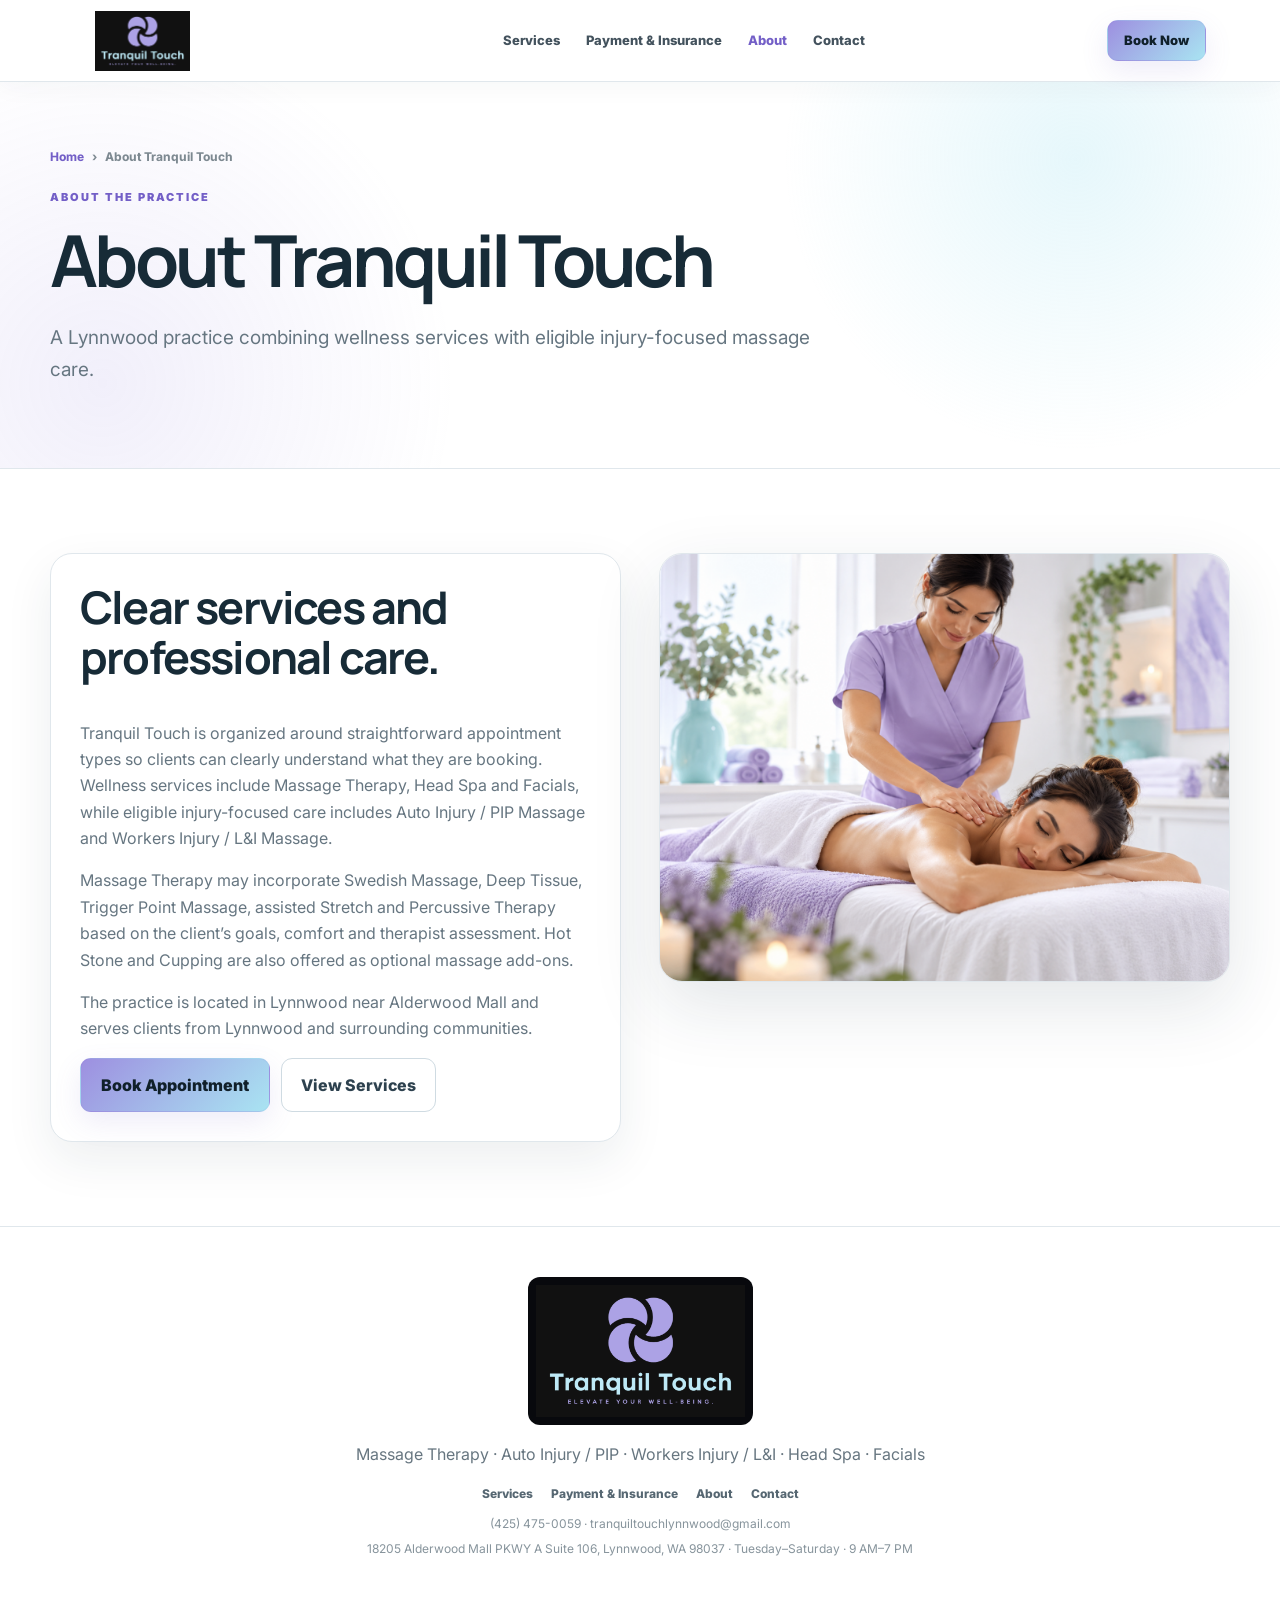
==== about.html @ e19d183b "Add files via upload" ====
<!doctype html>
<html lang="en">
<head>
<meta charset="utf-8">
<meta name="viewport" content="width=device-width,initial-scale=1,viewport-fit=cover">
<title>About Tranquil Touch Massage | Lynnwood, WA</title>
<meta name="description" content="Learn about Tranquil Touch Massage in Lynnwood, offering Massage Therapy, Head Spa, Facials, injury-focused massage and multiple massage techniques.">
<meta name="robots" content="index,follow,max-image-preview:large,max-snippet:-1">
<meta name="theme-color" content="#ffffff">
<link rel="canonical" href="https://tranquiltouchlynnwood.com/about.html">
<link rel="icon" href="favicon.png">
<link rel="preconnect" href="https://fonts.googleapis.com">
<link rel="preconnect" href="https://fonts.gstatic.com" crossorigin>
<link href="https://fonts.googleapis.com/css2?family=Inter:wght@400;500;600;700;800&family=Manrope:wght@600;700;800&display=swap" rel="stylesheet">
<link rel="stylesheet" href="styles.css">
<meta property="og:type" content="website">
<meta property="og:site_name" content="Tranquil Touch Massage">
<meta property="og:title" content="About Tranquil Touch Massage | Lynnwood, WA">
<meta property="og:description" content="Learn about Tranquil Touch Massage in Lynnwood, offering Massage Therapy, Head Spa, Facials, injury-focused massage and multiple massage techniques.">
<meta property="og:url" content="https://tranquiltouchlynnwood.com/about.html">
<meta property="og:image" content="https://tranquiltouchlynnwood.com/massage-therapy-lynnwood.png">
<meta name="twitter:card" content="summary_large_image">
<meta name="twitter:title" content="About Tranquil Touch Massage | Lynnwood, WA">
<meta name="twitter:description" content="Learn about Tranquil Touch Massage in Lynnwood, offering Massage Therapy, Head Spa, Facials, injury-focused massage and multiple massage techniques.">
<meta name="twitter:image" content="https://tranquiltouchlynnwood.com/massage-therapy-lynnwood.png">
<script type="application/ld+json">
{
  "@context": "https://schema.org",
  "@type": "BreadcrumbList",
  "itemListElement": [
    {
      "@type": "ListItem",
      "position": 1,
      "name": "Home",
      "item": "https://tranquiltouchlynnwood.com/"
    },
    {
      "@type": "ListItem",
      "position": 2,
      "name": "About",
      "item": "https://tranquiltouchlynnwood.com/about.html"
    }
  ]
}
</script>
</head>
<body>
<a class="skip-link" href="#main">Skip to content</a>
<header class="site-header">
  <a class="brand" href="index.html" aria-label="Tranquil Touch Massage home">
    <img src="tranquil-touch-massage-lynnwood-logo.png" width="768" height="484" alt="Tranquil Touch Massage logo">
  </a>
  <nav class="desktop-nav" aria-label="Main navigation"><a href="services.html">Services</a><a href="payment-insurance.html">Payment & Insurance</a><a href="about.html" aria-current="page">About</a><a href="contact.html">Contact</a></nav>
  <a class="button button-small header-book" href="https://tranquiltouchmassagec2z9.setmore.com/" target="_blank" rel="noopener">Book Now</a>
  <button class="menu" type="button" aria-label="Open navigation menu" aria-expanded="false"><span></span><span></span><span></span></button>
  <nav class="mobile-nav" aria-label="Mobile navigation"><a href="services.html">Services</a><a href="payment-insurance.html">Payment & Insurance</a><a href="about.html" aria-current="page">About</a><a href="contact.html">Contact</a><a class="mobile-nav-book" href="https://tranquiltouchmassagec2z9.setmore.com/" target="_blank" rel="noopener">Book Now</a></nav>
</header>
<main id="main">
<section class="page-hero">
  <div class="container reveal">
    <nav class="breadcrumbs" aria-label="Breadcrumb"><a href="index.html">Home</a><span>›</span><span>About Tranquil Touch</span></nav>
    <p class="eyebrow">ABOUT THE PRACTICE</p>
    <h1>About Tranquil Touch</h1>
    <p class="page-lead">A Lynnwood practice combining wellness services with eligible injury-focused massage care.</p>
  </div>
</section>

<section class="section"><div class="container about-grid"><div class="about-card reveal"><h2>Clear services and professional care.</h2><p>Tranquil Touch is organized around straightforward appointment types so clients can clearly understand what they are booking. Wellness services include Massage Therapy, Head Spa and Facials, while eligible injury-focused care includes Auto Injury / PIP Massage and Workers Injury / L&amp;I Massage.</p><p>Massage Therapy may incorporate Swedish Massage, Deep Tissue, Trigger Point Massage, assisted Stretch and Percussive Therapy based on the client’s goals, comfort and therapist assessment. Hot Stone and Cupping are also offered as optional massage add-ons.</p><p>The practice is located in Lynnwood near Alderwood Mall and serves clients from Lynnwood and surrounding communities.</p><div class="hero-actions"><a class="button" href="https://tranquiltouchmassagec2z9.setmore.com/" target="_blank" rel="noopener">Book Appointment</a><a class="button-secondary" href="services.html">View Services</a></div></div>
<div class="page-photo reveal"><img src="massage-therapy-lynnwood.png" alt="Massage therapy at Tranquil Touch Massage in Lynnwood" decoding="async" loading="lazy"></div></div></section></main>
<footer class="footer">
  <div class="footer-logo"><img src="tranquil-touch-massage-lynnwood-logo.png" width="768" height="484" alt="Tranquil Touch Massage"></div>
  <p>Massage Therapy · Auto Injury / PIP · Workers Injury / L&amp;I · Head Spa · Facials</p>
  <nav class="footer-links" aria-label="Footer navigation"><a href="services.html">Services</a><a href="payment-insurance.html">Payment & Insurance</a><a href="about.html">About</a><a href="contact.html">Contact</a></nav>
  <p class="footer-fine">(425) 475-0059 · tranquiltouchlynnwood@gmail.com</p>
  <p class="footer-fine">18205 Alderwood Mall PKWY A Suite 106, Lynnwood, WA 98037 · Tuesday–Saturday · 9 AM–7 PM</p>
</footer>
<a class="mobile-book" href="https://tranquiltouchmassagec2z9.setmore.com/" target="_blank" rel="noopener">Book Now</a>
<script src="script.js" defer></script>
</body></html>
---- styles.css ----
:root{
  --bg:#ffffff;
  --surface:#f8f9fc;
  --surface-lav:#f6f2ff;
  --surface-blue:#eef9fc;
  --ink:#17232d;
  --muted:#667681;
  --line:#e0e7ec;
  --lav:#9d8fe0;
  --lav-deep:#735fc7;
  --ice:#a9e4f2;
  --ice-deep:#3f99ad;
  --navy:#172b37;
  --shadow:0 18px 48px rgba(28,50,66,.08);
  --shadow-lg:0 24px 70px rgba(28,50,66,.12);
  --max:1180px;
}
*{box-sizing:border-box}
html{scroll-behavior:smooth;-webkit-text-size-adjust:100%}
body{margin:0;background:var(--bg);color:var(--ink);font-family:Inter,system-ui,-apple-system,BlinkMacSystemFont,"Segoe UI",sans-serif;line-height:1.65;-webkit-font-smoothing:antialiased;overflow-x:hidden}
a{color:inherit;text-decoration:none}
img{display:block;max-width:100%;height:auto}
button{font:inherit}
.container{width:min(var(--max),calc(100% - 40px));margin-inline:auto}
.skip-link{position:absolute;left:-9999px}
.skip-link:focus{left:16px;top:16px;z-index:1000;background:#fff;padding:10px 14px;border-radius:10px;box-shadow:var(--shadow)}

.site-header{
  min-height:82px;position:sticky;top:0;z-index:100;
  display:grid;grid-template-columns:210px 1fr auto auto;align-items:center;gap:24px;
  padding:0 max(20px,calc((100vw - var(--max))/2));
  background:rgba(255,255,255,.96);backdrop-filter:blur(16px);
  border-bottom:1px solid var(--line);box-shadow:0 5px 24px rgba(28,50,66,.04)
}
.brand img{width:185px;height:60px;object-fit:contain;border-radius:9px}
.desktop-nav{display:flex;justify-content:center;gap:26px}
.desktop-nav a{font-size:13px;font-weight:800;color:#43525d}
.desktop-nav a:hover,.desktop-nav a[aria-current="page"]{color:var(--lav-deep)}
.button{
  display:inline-flex;align-items:center;justify-content:center;gap:9px;
  padding:13px 20px;border-radius:11px;
  background:linear-gradient(135deg,var(--lav),var(--ice));
  color:#10202a;font-weight:850;border:1px solid rgba(117,100,201,.08);
  box-shadow:0 10px 28px rgba(117,100,201,.12);transition:.2s
}
.button:hover{transform:translateY(-2px);box-shadow:0 14px 34px rgba(117,100,201,.18)}
.button-small{padding:9px 16px;font-size:13px}
.header-book{justify-self:end}
.button-secondary{
  display:inline-flex;align-items:center;justify-content:center;
  padding:12px 19px;border-radius:11px;border:1px solid #cfdbe2;background:#fff;
  color:#2d414e;font-weight:800
}
.button-secondary:hover{border-color:var(--lav);color:var(--lav-deep)}
.menu{display:none;border:0;background:transparent;padding:8px 4px;cursor:pointer;justify-self:end}
.menu span{display:block;width:27px;height:2px;background:#243845;margin:5px 0;border-radius:3px}
.mobile-nav{display:none}

.hero,.page-hero{
  background:
    radial-gradient(circle at 84% 20%,rgba(169,228,242,.29),transparent 26%),
    radial-gradient(circle at 8% 78%,rgba(157,143,224,.14),transparent 29%),
    #fff;
  border-bottom:1px solid var(--line)
}
.hero{padding:86px 0 90px}
.hero-grid{display:grid;grid-template-columns:minmax(0,1.03fr) minmax(340px,.97fr);gap:6vw;align-items:center}
.eyebrow{margin:0 0 17px;font-size:11px;font-weight:900;letter-spacing:.18em;text-transform:uppercase;color:var(--lav-deep)}
h1,h2,h3{font-family:Manrope,Inter,sans-serif}
.hero h1,.page-hero h1{margin:0;color:var(--navy);letter-spacing:-.05em;line-height:1.04}
.hero h1{font-size:clamp(49px,6vw,84px)}
.hero h1 span{background:linear-gradient(90deg,var(--lav-deep),var(--ice-deep));-webkit-background-clip:text;background-clip:text;color:transparent}
.hero-lead,.page-lead{font-size:clamp(16px,1.7vw,19px);color:var(--muted);max-width:760px;margin:25px 0}
.hero-actions{display:flex;flex-wrap:wrap;gap:11px}
.hero-trust{display:flex;flex-wrap:wrap;gap:10px;margin-top:28px}
.hero-trust span{font-size:12px;font-weight:750;color:#53636d;padding:8px 11px;border:1px solid #dceaf0;border-radius:999px;background:#f8fcfd}

.hero-photo,.page-photo{
  overflow:hidden;background:#fff;border:1px solid var(--line);border-radius:23px;box-shadow:var(--shadow-lg)
}
.hero-photo{padding:12px}
.hero-photo img{width:100%;aspect-ratio:4/3;object-fit:cover;border-radius:16px}
.page-photo img{width:100%;height:auto;object-fit:cover}

.page-hero{padding:65px 0 58px}
.page-hero h1{font-size:clamp(42px,5.6vw,72px);max-width:980px}
.breadcrumbs{display:flex;flex-wrap:wrap;gap:8px;margin-bottom:21px;font-size:12px;font-weight:750;color:#7d8991}
.breadcrumbs a{color:var(--lav-deep)}

.section{padding:84px 0}
.section-soft{background:var(--surface)}
.section-gradient{background:linear-gradient(135deg,#f8f5ff 0%,#eff9fc 100%);border-block:1px solid #e3e9ef}
.section-heading{max-width:860px;margin-bottom:37px}
.section-heading h2{margin:0;color:var(--navy);font-size:clamp(34px,4.3vw,58px);letter-spacing:-.045em;line-height:1.08}
.section-heading p:last-child{color:var(--muted);font-size:16px;max-width:780px}

.home-grid{display:grid;grid-template-columns:repeat(3,minmax(0,1fr));gap:18px}
.home-card{background:#fff;border:1px solid var(--line);border-radius:20px;padding:27px;box-shadow:0 14px 38px rgba(28,50,66,.055);display:flex;flex-direction:column}
.home-card h3{margin:0 0 8px;color:#203440;font-size:21px;letter-spacing:-.025em}
.home-card p{color:var(--muted);font-size:14px;flex:1}
.text-link{font-weight:850;color:var(--lav-deep);font-size:13px}
.text-link:hover{text-decoration:underline}

.service-list{display:grid;gap:24px}
.service-row{
  display:grid;grid-template-columns:minmax(260px,.85fr) minmax(0,1.15fr);
  gap:30px;align-items:center;background:#fff;border:1px solid var(--line);
  border-radius:22px;padding:18px;box-shadow:0 14px 38px rgba(28,50,66,.055)
}
.service-row.reverse{grid-template-columns:minmax(0,1.15fr) minmax(260px,.85fr)}
.service-row.reverse .service-image-wrap{order:2}
.service-row.reverse .service-copy{order:1}
.service-image-wrap{overflow:hidden;border-radius:16px;background:#eef4f7}
.service-image-wrap img{width:100%;aspect-ratio:4/3;object-fit:cover}
.service-copy{padding:8px 10px}
.tag{display:inline-block;margin-bottom:9px;padding:6px 9px;border-radius:999px;background:var(--surface-lav);color:var(--lav-deep);font-size:10px;font-weight:900;letter-spacing:.11em}
.tag.insurance{background:#eaf8fb;color:#2f879b}
.service-copy h2{margin:0 0 12px;color:var(--navy);font-size:clamp(26px,3vw,38px);letter-spacing:-.035em;line-height:1.12}
.service-copy p{color:var(--muted);margin:0 0 15px}
.price{display:flex;justify-content:space-between;gap:16px;align-items:end;border-top:1px solid var(--line);padding-top:15px;margin-top:16px}
.price span{font-size:12px;color:#77858f}
.price strong{font-size:14px;color:var(--navy);text-align:right}

.detail-grid{display:grid;grid-template-columns:minmax(0,1.15fr) minmax(290px,.85fr);gap:50px;align-items:start}
.content h2{margin:32px 0 11px;color:var(--navy);font-size:clamp(27px,3.5vw,42px);letter-spacing:-.035em;line-height:1.1}
.content h2:first-of-type{margin-top:0}
.content h3{margin:25px 0 8px;color:#253945;font-size:21px}
.content p,.content li{color:var(--muted)}
.content ul{padding-left:21px}
.content li{margin:7px 0}
.service-description{
  background:#fff;border:1px solid var(--line);border-radius:17px;padding:21px;margin:16px 0
}
.service-description h3{margin-top:0}
.notice{padding:18px 20px;background:#f3fbfd;border:1px solid #d8edf2;border-radius:14px;color:#5e707a}
.side-card{
  position:sticky;top:104px;padding:27px;
  background:linear-gradient(145deg,var(--surface-lav),var(--surface-blue));
  border:1px solid #dde4ef;border-radius:20px;box-shadow:var(--shadow)
}
.side-card h2{margin:0 0 16px;color:var(--navy);font-size:24px;line-height:1.2}
.side-card dl{margin:0}
.side-card dt{margin-top:17px;font-size:10px;font-weight:900;letter-spacing:.12em;text-transform:uppercase;color:#6c7a84}
.side-card dd{margin:4px 0 0;color:#263a47;font-size:14px;overflow-wrap:anywhere}
.side-card .button{width:100%;margin-top:22px}

.technique-grid{display:grid;grid-template-columns:repeat(2,minmax(0,1fr));gap:15px}
.technique{padding:21px;background:#fff;border:1px solid var(--line);border-radius:17px}
.technique h3{margin:0 0 8px;font-size:19px;color:#253845}
.technique p{margin:0;color:var(--muted);font-size:14px}

.payment-grid,.contact-grid,.about-grid{display:grid;grid-template-columns:minmax(0,1fr) minmax(320px,1fr);gap:38px;align-items:start}
.payment-card,.contact-card,.about-card{background:#fff;border:1px solid var(--line);border-radius:22px;padding:29px;box-shadow:var(--shadow)}
.payment-card h2,.contact-card h2,.about-card h2{margin-top:0;color:var(--navy);font-size:clamp(29px,3.7vw,45px);letter-spacing:-.04em;line-height:1.1}
.payment-card p,.contact-card p,.about-card p{color:var(--muted)}
.payment-methods{display:flex;flex-wrap:wrap;gap:9px}
.payment-methods span{padding:9px 12px;border:1px solid #d6e2e8;border-radius:999px;background:#fff;font-size:12px;font-weight:800;color:#354955}

.contact-list{display:grid;gap:1px;margin-top:24px;background:var(--line);border:1px solid var(--line);border-radius:14px;overflow:hidden}
.contact-list a,.contact-list div{background:#fff;padding:17px}
.contact-list span{display:block;font-size:10px;font-weight:850;letter-spacing:.12em;text-transform:uppercase;color:#80909a}
.contact-list strong{display:block;margin-top:4px;font-size:14px;color:#263a47;overflow-wrap:anywhere}
.map-wrap{position:relative;width:100%;height:clamp(360px,44vw,510px);overflow:hidden;border:1px solid var(--line);border-radius:22px;background:#eef4f7;box-shadow:var(--shadow)}
.map-wrap iframe{position:absolute;inset:0;width:100%;height:100%;border:0;display:block}

.footer{text-align:center;padding:50px 20px 88px;background:#fff;border-top:1px solid var(--line);color:#677680}
.footer-logo{width:225px;margin:0 auto 16px;padding:8px;background:#08090d;border-radius:12px}
.footer-logo img{width:100%}
.footer-links{display:flex;flex-wrap:wrap;justify-content:center;gap:8px 18px;margin:17px auto 10px;max-width:900px}
.footer-links a{font-size:12px;font-weight:800;color:#566772}
.footer-links a:hover{color:var(--lav-deep)}
.footer-fine{font-size:12px;color:#87949c;margin:5px}
.mobile-book{display:none}

.reveal{opacity:1;transform:none}
.js .reveal{opacity:0;transform:translateY(14px);transition:opacity .5s ease,transform .5s ease}
.js .reveal.show{opacity:1;transform:none}

@media(max-width:1040px){
  .site-header{grid-template-columns:190px 1fr auto}
  .desktop-nav,.header-book{display:none}
  .menu{display:block}
  .mobile-nav{display:none;position:absolute;top:82px;left:0;right:0;background:#fff;padding:17px 22px 23px;border-bottom:1px solid var(--line);box-shadow:0 14px 28px rgba(28,50,66,.08);flex-direction:column;gap:5px}
  .site-header.open .mobile-nav{display:flex}
  .mobile-nav a{padding:11px 4px;font-size:14px;font-weight:800;color:#344955}
  .mobile-nav-book{margin-top:7px;text-align:center;border-radius:10px;background:linear-gradient(135deg,var(--lav),var(--ice));color:#12232d!important}
  .hero-grid{grid-template-columns:1fr;gap:38px}
  .hero-photo{max-width:760px}
  .home-grid{grid-template-columns:repeat(2,minmax(0,1fr))}
  .detail-grid,.payment-grid,.contact-grid,.about-grid{grid-template-columns:1fr}
  .side-card{position:static}
}
@media(max-width:720px){
  .container{width:min(var(--max),calc(100% - 32px))}
  .site-header{min-height:72px;padding:0 16px;grid-template-columns:auto 1fr auto}
  .brand img{width:145px;height:50px}
  .mobile-nav{top:72px}
  .hero{padding:55px 0 60px}
  .hero h1{font-size:clamp(41px,13vw,57px)}
  .page-hero{padding:50px 0 44px}
  .page-hero h1{font-size:clamp(37px,12vw,54px)}
  .section{padding:61px 0}
  .home-grid,.technique-grid{grid-template-columns:1fr}
  .service-row,.service-row.reverse{grid-template-columns:1fr;gap:18px}
  .service-row.reverse .service-image-wrap,.service-row.reverse .service-copy{order:initial}
  .service-row{padding:12px}
  .service-copy{padding:8px 7px 12px}
  .map-wrap{height:clamp(310px,88vw,395px);border-radius:17px}
  .mobile-book{display:block;position:fixed;left:14px;right:14px;bottom:max(12px,env(safe-area-inset-bottom));z-index:120;padding:14px;text-align:center;border-radius:11px;background:linear-gradient(135deg,var(--lav),var(--ice));color:#10212b;font-weight:900;box-shadow:0 12px 30px rgba(28,50,66,.2)}
  .footer{padding-bottom:100px}
}
@media(max-width:430px){
  .container{width:calc(100% - 26px)}
  .hero h1{font-size:clamp(38px,12.5vw,50px)}
  .section-heading h2{font-size:clamp(30px,10vw,42px)}
  .button,.button-secondary{width:100%}
  .hero-actions{display:grid}
}
@media(prefers-reduced-motion:reduce){
  html{scroll-behavior:auto}
  .js .reveal{opacity:1;transform:none;transition:none}
}
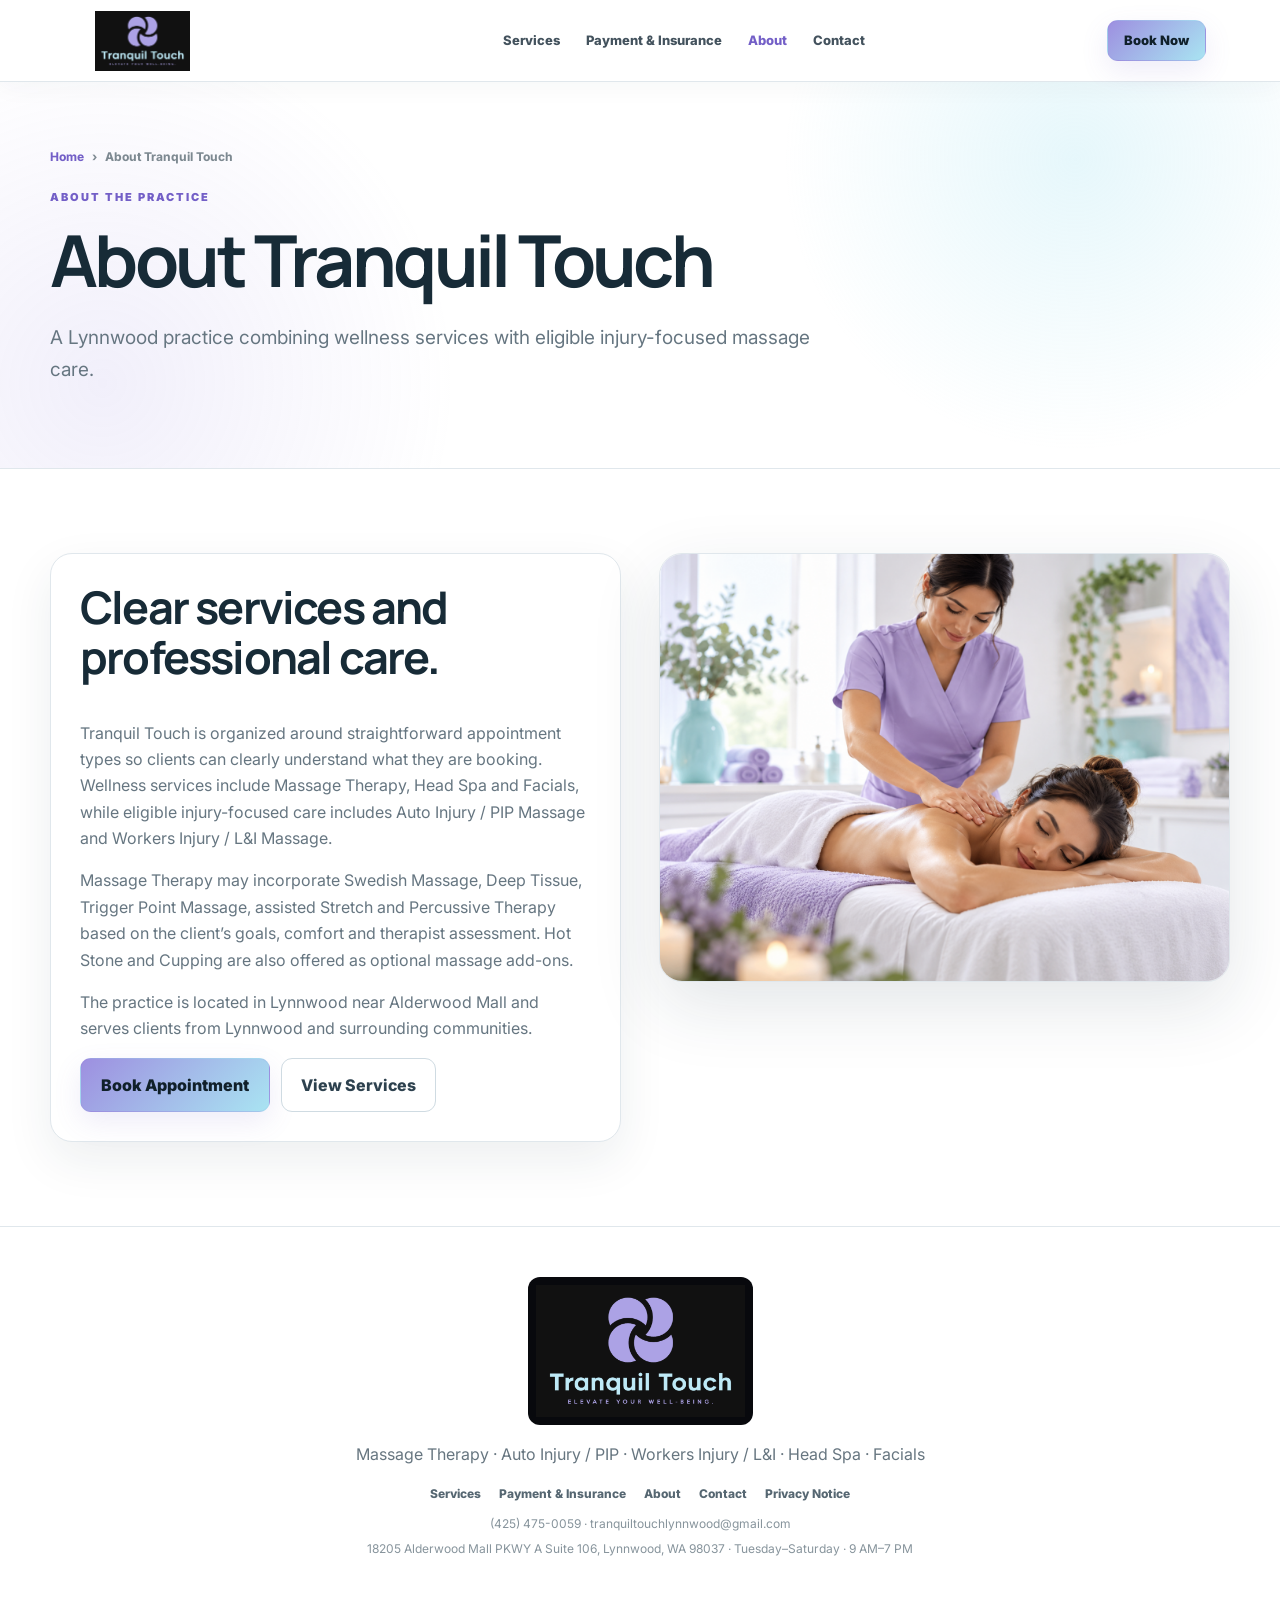
==== commit fde6151d: "Update about.html added privacy link to footer." ====
--- a/about.html
+++ b/about.html
@@ -70,10 +70,10 @@
 <footer class="footer">
   <div class="footer-logo"><img src="tranquil-touch-massage-lynnwood-logo.png" width="768" height="484" alt="Tranquil Touch Massage"></div>
   <p>Massage Therapy · Auto Injury / PIP · Workers Injury / L&amp;I · Head Spa · Facials</p>
-  <nav class="footer-links" aria-label="Footer navigation"><a href="services.html">Services</a><a href="payment-insurance.html">Payment & Insurance</a><a href="about.html">About</a><a href="contact.html">Contact</a></nav>
+  <nav class="footer-links" aria-label="Footer navigation"><a href="services.html">Services</a><a href="payment-insurance.html">Payment & Insurance</a><a href="about.html">About</a><a href="contact.html">Contact</a><a href="privacy.html">Privacy Notice</a></nav>
   <p class="footer-fine">(425) 475-0059 · tranquiltouchlynnwood@gmail.com</p>
   <p class="footer-fine">18205 Alderwood Mall PKWY A Suite 106, Lynnwood, WA 98037 · Tuesday–Saturday · 9 AM–7 PM</p>
 </footer>
 <a class="mobile-book" href="https://tranquiltouchmassagec2z9.setmore.com/" target="_blank" rel="noopener">Book Now</a>
 <script src="script.js" defer></script>
-</body></html>+</body></html>
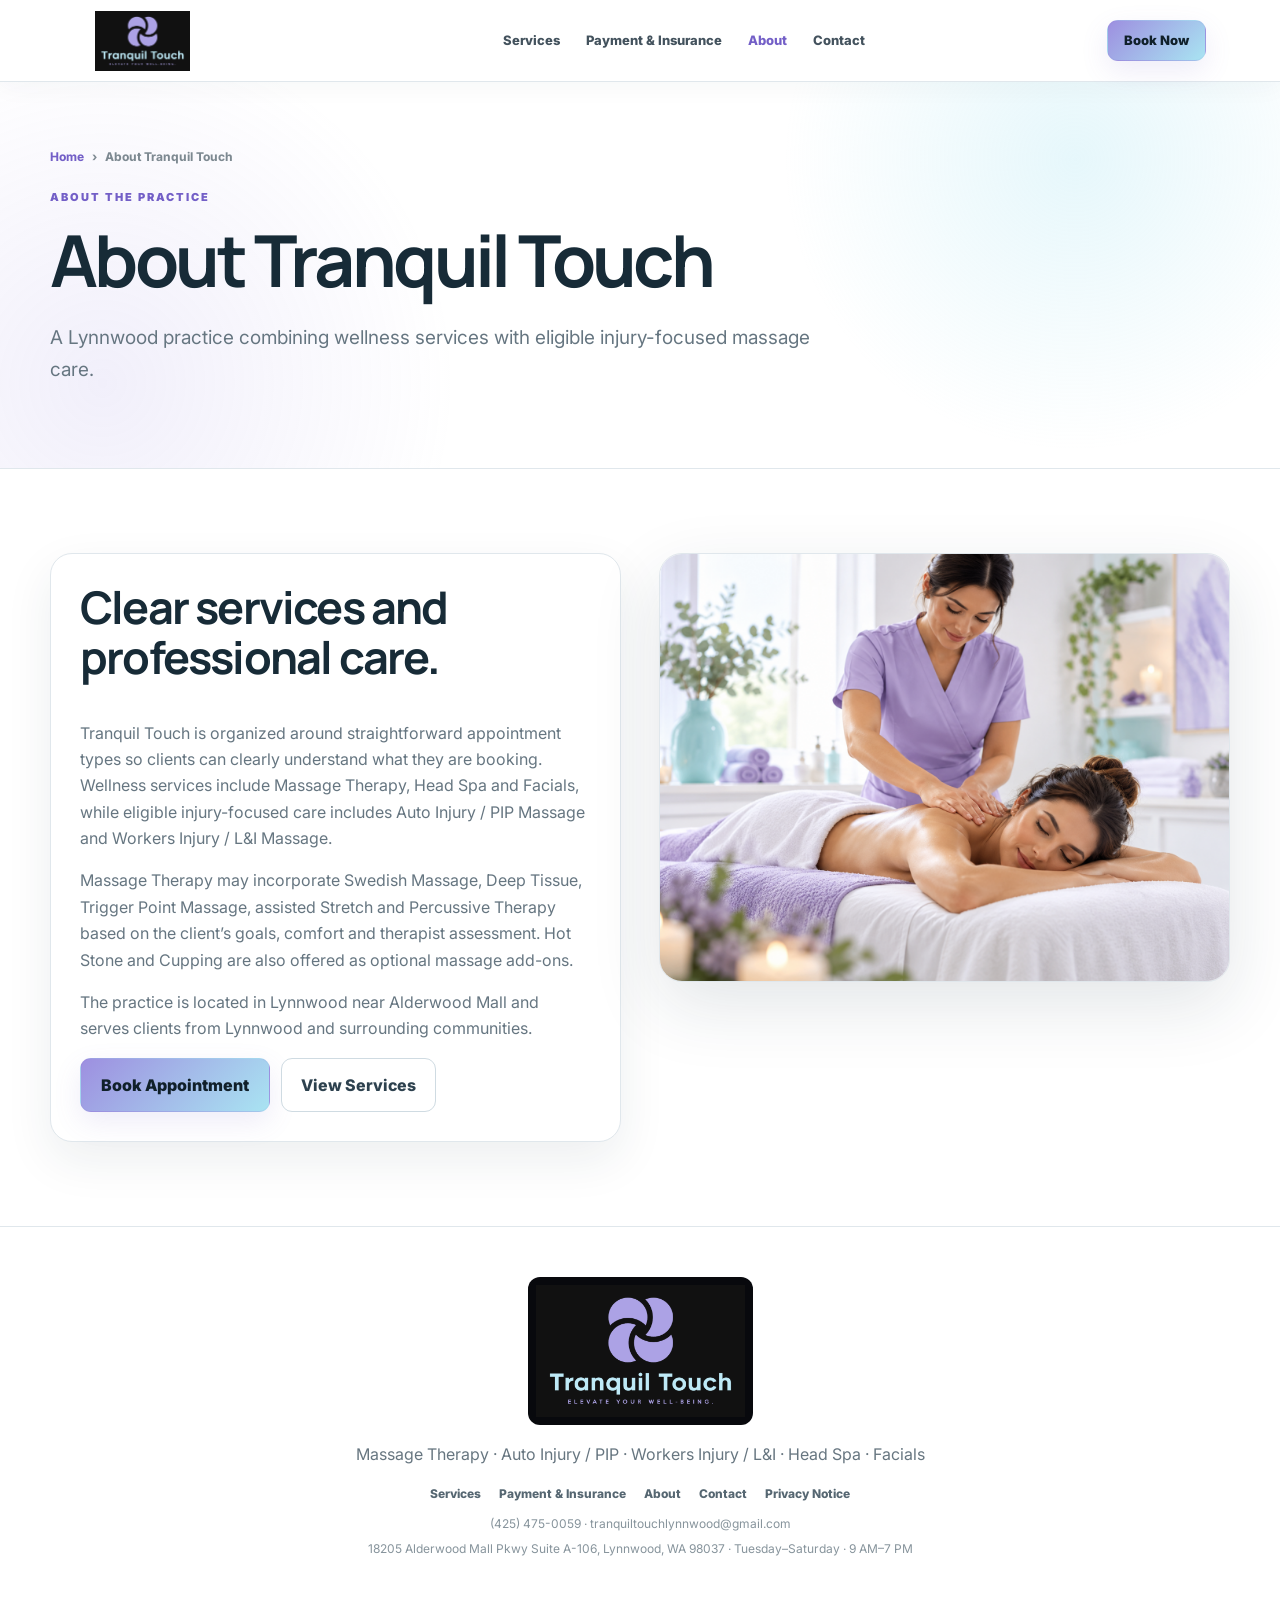
==== commit 155f194e: "Update about.html 18205 Alderwood Mall Pkwy Suite A-106" ====
--- a/about.html
+++ b/about.html
@@ -72,7 +72,7 @@
   <p>Massage Therapy · Auto Injury / PIP · Workers Injury / L&amp;I · Head Spa · Facials</p>
   <nav class="footer-links" aria-label="Footer navigation"><a href="services.html">Services</a><a href="payment-insurance.html">Payment & Insurance</a><a href="about.html">About</a><a href="contact.html">Contact</a><a href="privacy.html">Privacy Notice</a></nav>
   <p class="footer-fine">(425) 475-0059 · tranquiltouchlynnwood@gmail.com</p>
-  <p class="footer-fine">18205 Alderwood Mall PKWY A Suite 106, Lynnwood, WA 98037 · Tuesday–Saturday · 9 AM–7 PM</p>
+  <p class="footer-fine">18205 Alderwood Mall Pkwy Suite A-106, Lynnwood, WA 98037 · Tuesday–Saturday · 9 AM–7 PM</p>
 </footer>
 <a class="mobile-book" href="https://tranquiltouchmassagec2z9.setmore.com/" target="_blank" rel="noopener">Book Now</a>
 <script src="script.js" defer></script>
